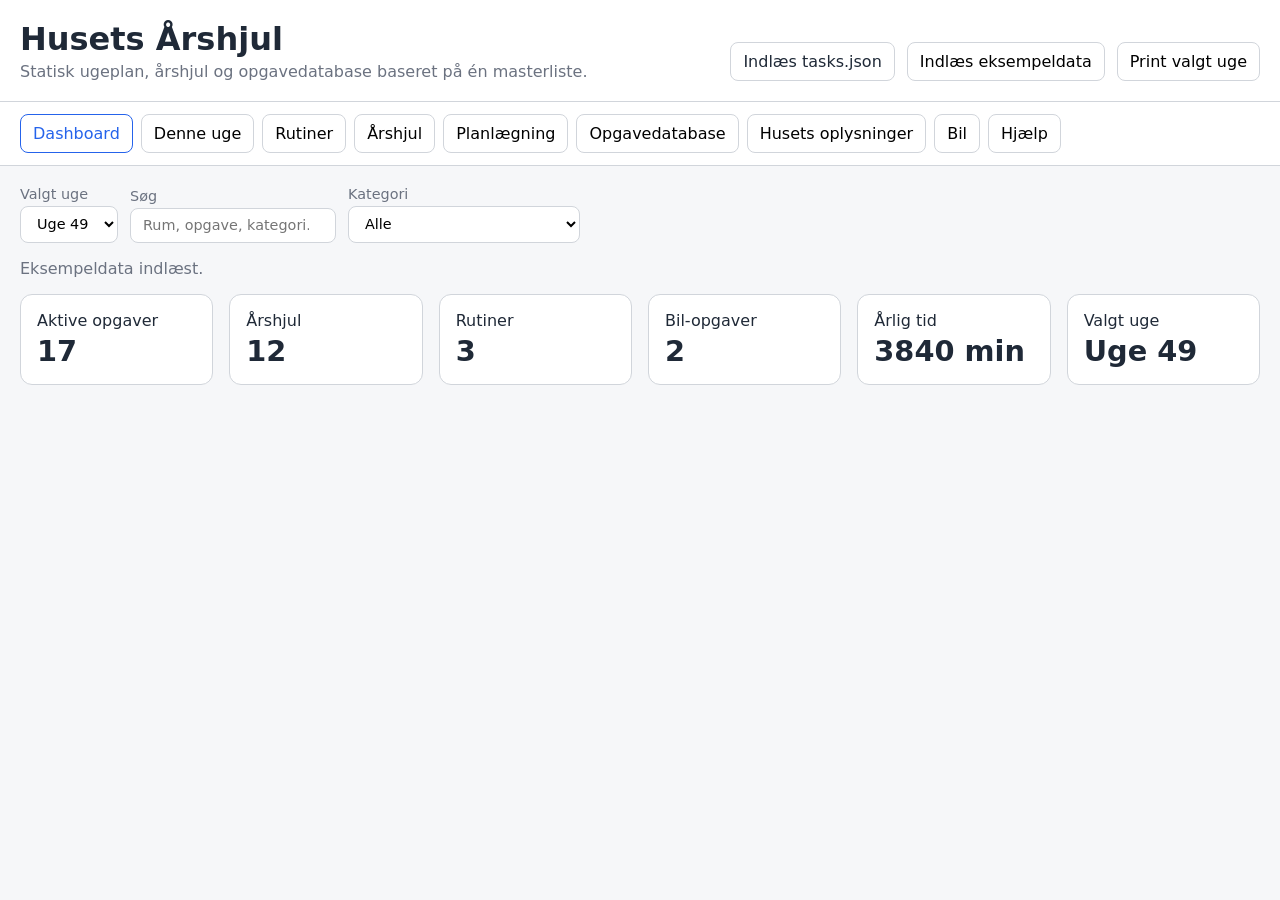
==== app/index.html @ 9946a551 "first commit" ====
<!doctype html>
<html lang="da">
<head>
  <meta charset="utf-8">
  <meta name="viewport" content="width=device-width, initial-scale=1">
  <title>Husets Årshjul</title>
  <link rel="stylesheet" href="styles.css">
</head>
<body>
  <header class="app-header no-print">
    <div>
      <h1>Husets Årshjul</h1>
      <p>Statisk ugeplan, årshjul og opgavedatabase baseret på én masterliste.</p>
    </div>
    <div class="actions">
      <label class="file-label">Indlæs tasks.json
        <input id="fileInput" type="file" accept="application/json,.json">
      </label>
      <button id="loadExampleBtn" type="button">Indlæs eksempeldata</button>
      <button id="printBtn" type="button">Print valgt uge</button>
    </div>
  </header>

  <nav class="tabs no-print" aria-label="Visninger">
    <button data-view="dashboard" class="active">Dashboard</button>
    <button data-view="week">Denne uge</button>
    <button data-view="routines">Rutiner</button>
    <button data-view="wheel">Årshjul</button>
    <button data-view="planning">Planlægning</button>
    <button data-view="database">Opgavedatabase</button>
    <button data-view="house">Husets oplysninger</button>
    <button data-view="car">Bil</button>
    <button data-view="help">Hjælp</button>
  </nav>

  <main>
    <section class="toolbar no-print">
      <label>Valgt uge
        <select id="weekSelect"></select>
      </label>
      <label>Søg
        <input id="searchInput" type="search" placeholder="Rum, opgave, kategori...">
      </label>
      <label>Kategori
        <select id="categoryFilter"><option value="">Alle</option></select>
      </label>
    </section>

    <section id="status" class="status no-print"></section>

    <section id="dashboard" class="view active-view"></section>
    <section id="week" class="view print-area"></section>
    <section id="routines" class="view"></section>
    <section id="wheel" class="view"></section>
    <section id="planning" class="view"></section>
    <section id="database" class="view"></section>
    <section id="house" class="view"></section>
    <section id="car" class="view"></section>
    <section id="help" class="view"></section>
  </main>

  <script src="app.js"></script>
</body>
</html>
---- app/styles.css ----
:root {
  --bg: #f6f7f9;
  --panel: #ffffff;
  --text: #1f2937;
  --muted: #6b7280;
  --border: #d1d5db;
  --accent: #2563eb;
  --light: #fef3c7;
  --routine: #dcfce7;
  --car: #e0f2fe;
  --heavy: #fee2e2;
  --medium: #ffedd5;
  --low: #ecfccb;
}
* { box-sizing: border-box; }
body { margin: 0; font-family: system-ui, -apple-system, Segoe UI, sans-serif; color: var(--text); background: var(--bg); }
.app-header { display: flex; justify-content: space-between; gap: 1rem; padding: 1.25rem; background: var(--panel); border-bottom: 1px solid var(--border); }
h1 { margin: 0 0 .25rem; }
p { margin: 0; color: var(--muted); }
.actions, .toolbar { display: flex; flex-wrap: wrap; gap: .75rem; align-items: end; }
button, .file-label, select, input { border: 1px solid var(--border); border-radius: .5rem; background: var(--panel); padding: .55rem .75rem; font: inherit; }
button, .file-label { cursor: pointer; }
button.active, button:hover { border-color: var(--accent); color: var(--accent); }
.file-label input { display: none; }
.tabs { display: flex; flex-wrap: wrap; gap: .5rem; padding: .75rem 1.25rem; background: var(--panel); border-bottom: 1px solid var(--border); }
main { padding: 1.25rem; }
.toolbar { margin-bottom: 1rem; }
.toolbar label { display: grid; gap: .25rem; font-size: .9rem; color: var(--muted); }
.status { margin-bottom: 1rem; color: var(--muted); }
.view { display: none; }
.active-view { display: block; }
.grid { display: grid; grid-template-columns: repeat(auto-fit, minmax(190px, 1fr)); gap: 1rem; }
.card, .week-card, .panel { background: var(--panel); border: 1px solid var(--border); border-radius: .75rem; padding: 1rem; }
.card strong { display: block; font-size: 1.8rem; margin-top: .25rem; }
.table-wrap { overflow-x: auto; background: var(--panel); border: 1px solid var(--border); border-radius: .75rem; }
table { width: 100%; border-collapse: collapse; }
th, td { padding: .65rem; border-bottom: 1px solid var(--border); text-align: left; vertical-align: top; }
th { background: #f3f4f6; font-weight: 650; }
.badge { display: inline-block; padding: .2rem .45rem; border-radius: 999px; font-size: .8rem; background: #eef2ff; }
.badge.low { background: var(--low); }
.badge.medium { background: var(--medium); }
.badge.heavy { background: var(--heavy); }
.badge.car { background: var(--car); }
.badge.routine { background: var(--routine); }
.week-grid { display: grid; grid-template-columns: repeat(auto-fit, minmax(230px, 1fr)); gap: .75rem; }
.week-card.light { background: var(--light); }
.week-card h3 { margin: 0 0 .5rem; }
ul.clean { margin: .5rem 0 0; padding-left: 1.1rem; }
.print-title { display: none; }
@media print {
  body { background: #fff; }
  .no-print, .tabs, .toolbar, #status, .app-header { display: none !important; }
  main { padding: 0; }
  .view { display: none !important; }
  #week { display: block !important; }
  .print-title { display: block; }
  .table-wrap, .panel { border: 0; }
  th, td { border: 1px solid #999; padding: .4rem; }
  table { font-size: 11pt; }
}
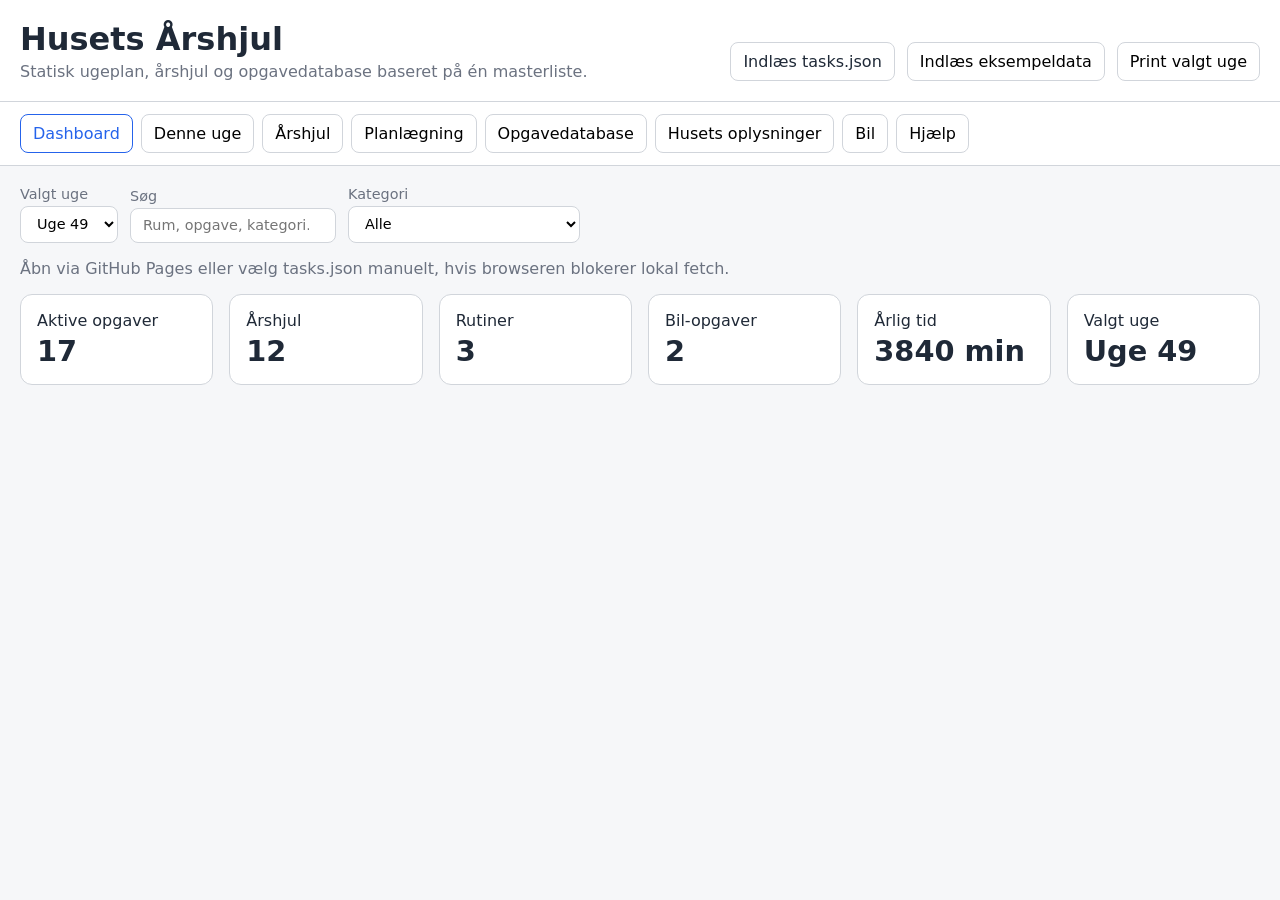
==== commit 726d99c0: "Combine week and routines views" ====
--- a/app/index.html
+++ b/app/index.html
@@ -24,7 +24,6 @@
   <nav class="tabs no-print" aria-label="Visninger">
     <button data-view="dashboard" class="active">Dashboard</button>
     <button data-view="week">Denne uge</button>
-    <button data-view="routines">Rutiner</button>
     <button data-view="wheel">Årshjul</button>
     <button data-view="planning">Planlægning</button>
     <button data-view="database">Opgavedatabase</button>
@@ -50,7 +49,6 @@
 
     <section id="dashboard" class="view active-view"></section>
     <section id="week" class="view print-area"></section>
-    <section id="routines" class="view"></section>
     <section id="wheel" class="view"></section>
     <section id="planning" class="view"></section>
     <section id="database" class="view"></section>
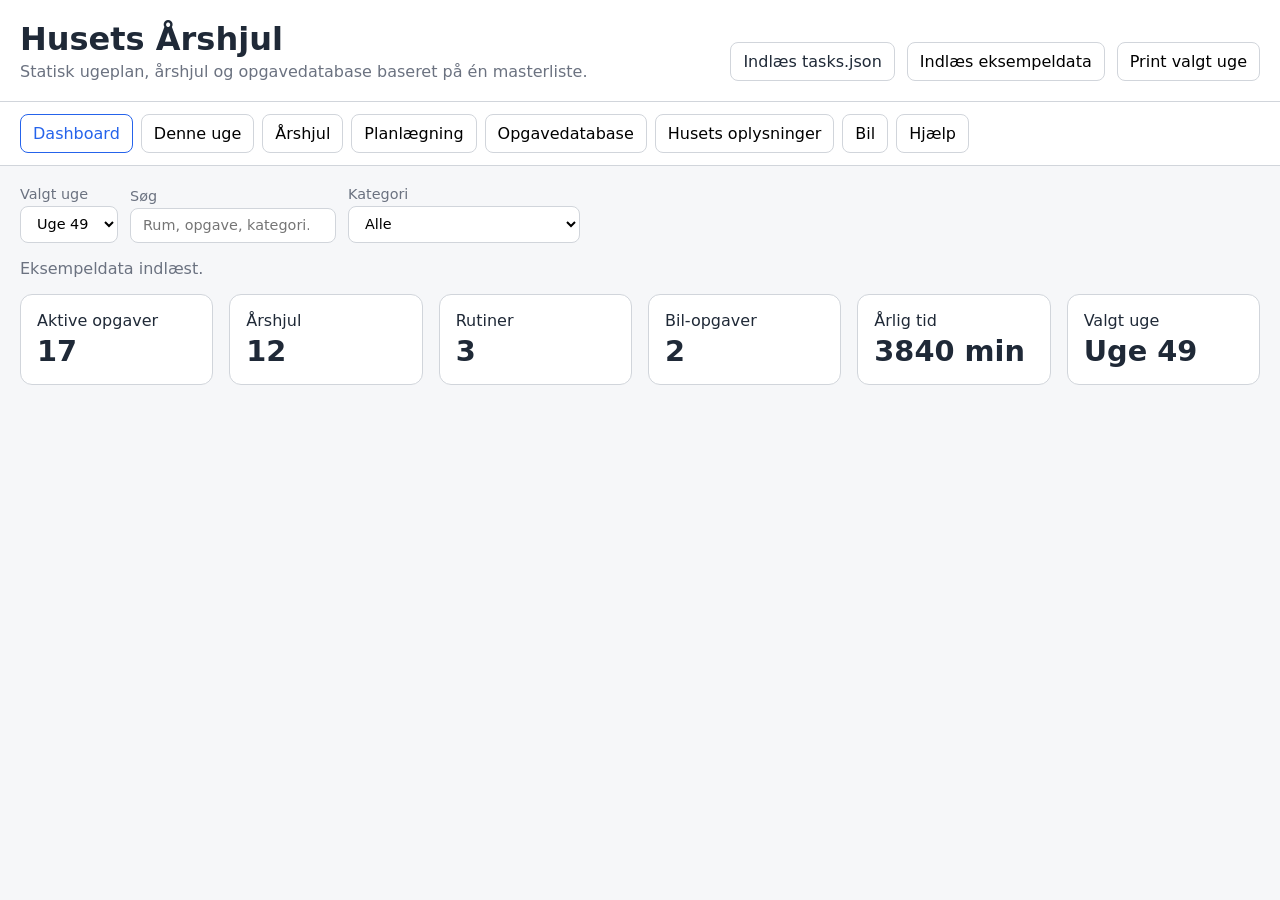
==== commit cb45fbb6: "Split of js files" ====
--- a/app/index.html
+++ b/app/index.html
@@ -1,11 +1,13 @@
 <!doctype html>
 <html lang="da">
+
 <head>
   <meta charset="utf-8">
   <meta name="viewport" content="width=device-width, initial-scale=1">
   <title>Husets Årshjul</title>
   <link rel="stylesheet" href="styles.css">
 </head>
+
 <body>
   <header class="app-header no-print">
     <div>
@@ -41,7 +43,9 @@
         <input id="searchInput" type="search" placeholder="Rum, opgave, kategori...">
       </label>
       <label>Kategori
-        <select id="categoryFilter"><option value="">Alle</option></select>
+        <select id="categoryFilter">
+          <option value="">Alle</option>
+        </select>
       </label>
     </section>
 
@@ -57,6 +61,7 @@
     <section id="help" class="view"></section>
   </main>
 
-  <script src="app.js"></script>
+  <script type="module" src="app.js"></script>
 </body>
-</html>
+
+</html>
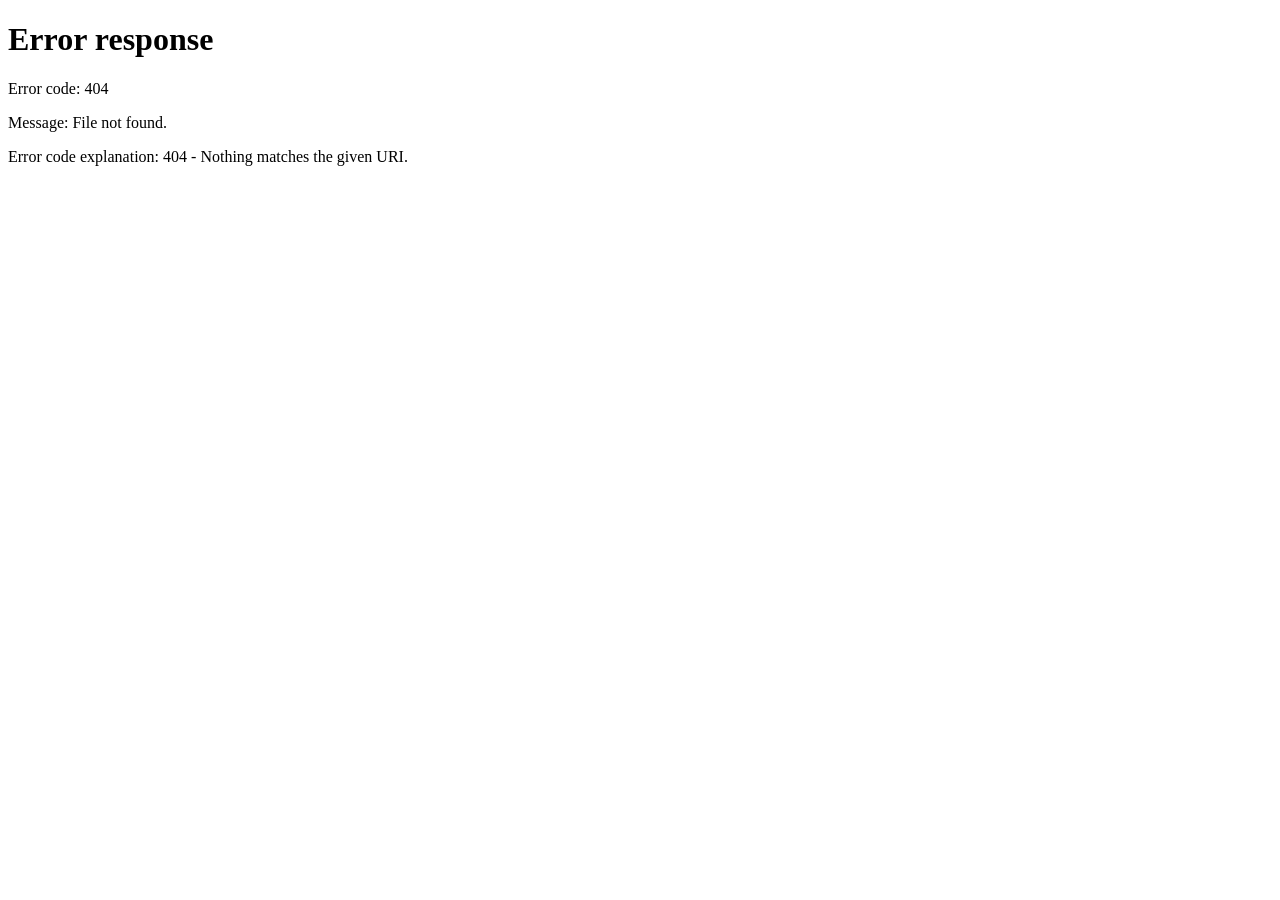
==== commit aade9db1: "Redirect app index to dashboard page" ====
--- a/app/index.html
+++ b/app/index.html
@@ -1,67 +1,16 @@
 <!doctype html>
 <html lang="da">
-
 <head>
   <meta charset="utf-8">
   <meta name="viewport" content="width=device-width, initial-scale=1">
+  <meta http-equiv="refresh" content="0; url=dashboard.html">
   <title>Husets Årshjul</title>
-  <link rel="stylesheet" href="styles.css">
+  <link rel="canonical" href="dashboard.html">
 </head>
-
 <body>
-  <header class="app-header no-print">
-    <div>
-      <h1>Husets Årshjul</h1>
-      <p>Statisk ugeplan, årshjul og opgavedatabase baseret på én masterliste.</p>
-    </div>
-    <div class="actions">
-      <label class="file-label">Indlæs tasks.json
-        <input id="fileInput" type="file" accept="application/json,.json">
-      </label>
-      <button id="loadExampleBtn" type="button">Indlæs eksempeldata</button>
-      <button id="printBtn" type="button">Print valgt uge</button>
-    </div>
-  </header>
-
-  <nav class="tabs no-print" aria-label="Visninger">
-    <button data-view="dashboard" class="active">Dashboard</button>
-    <button data-view="week">Denne uge</button>
-    <button data-view="wheel">Årshjul</button>
-    <button data-view="planning">Planlægning</button>
-    <button data-view="database">Opgavedatabase</button>
-    <button data-view="house">Husets oplysninger</button>
-    <button data-view="car">Bil</button>
-    <button data-view="help">Hjælp</button>
-  </nav>
-
-  <main>
-    <section class="toolbar no-print">
-      <label>Valgt uge
-        <select id="weekSelect"></select>
-      </label>
-      <label>Søg
-        <input id="searchInput" type="search" placeholder="Rum, opgave, kategori...">
-      </label>
-      <label>Kategori
-        <select id="categoryFilter">
-          <option value="">Alle</option>
-        </select>
-      </label>
-    </section>
-
-    <section id="status" class="status no-print"></section>
-
-    <section id="dashboard" class="view active-view"></section>
-    <section id="week" class="view print-area"></section>
-    <section id="wheel" class="view"></section>
-    <section id="planning" class="view"></section>
-    <section id="database" class="view"></section>
-    <section id="house" class="view"></section>
-    <section id="car" class="view"></section>
-    <section id="help" class="view"></section>
-  </main>
-
-  <script type="module" src="app.js"></script>
+  <p>Åbner <a href="dashboard.html">Husets Årshjul</a>...</p>
+  <script>
+    window.location.replace('dashboard.html');
+  </script>
 </body>
-
-</html>+</html>
